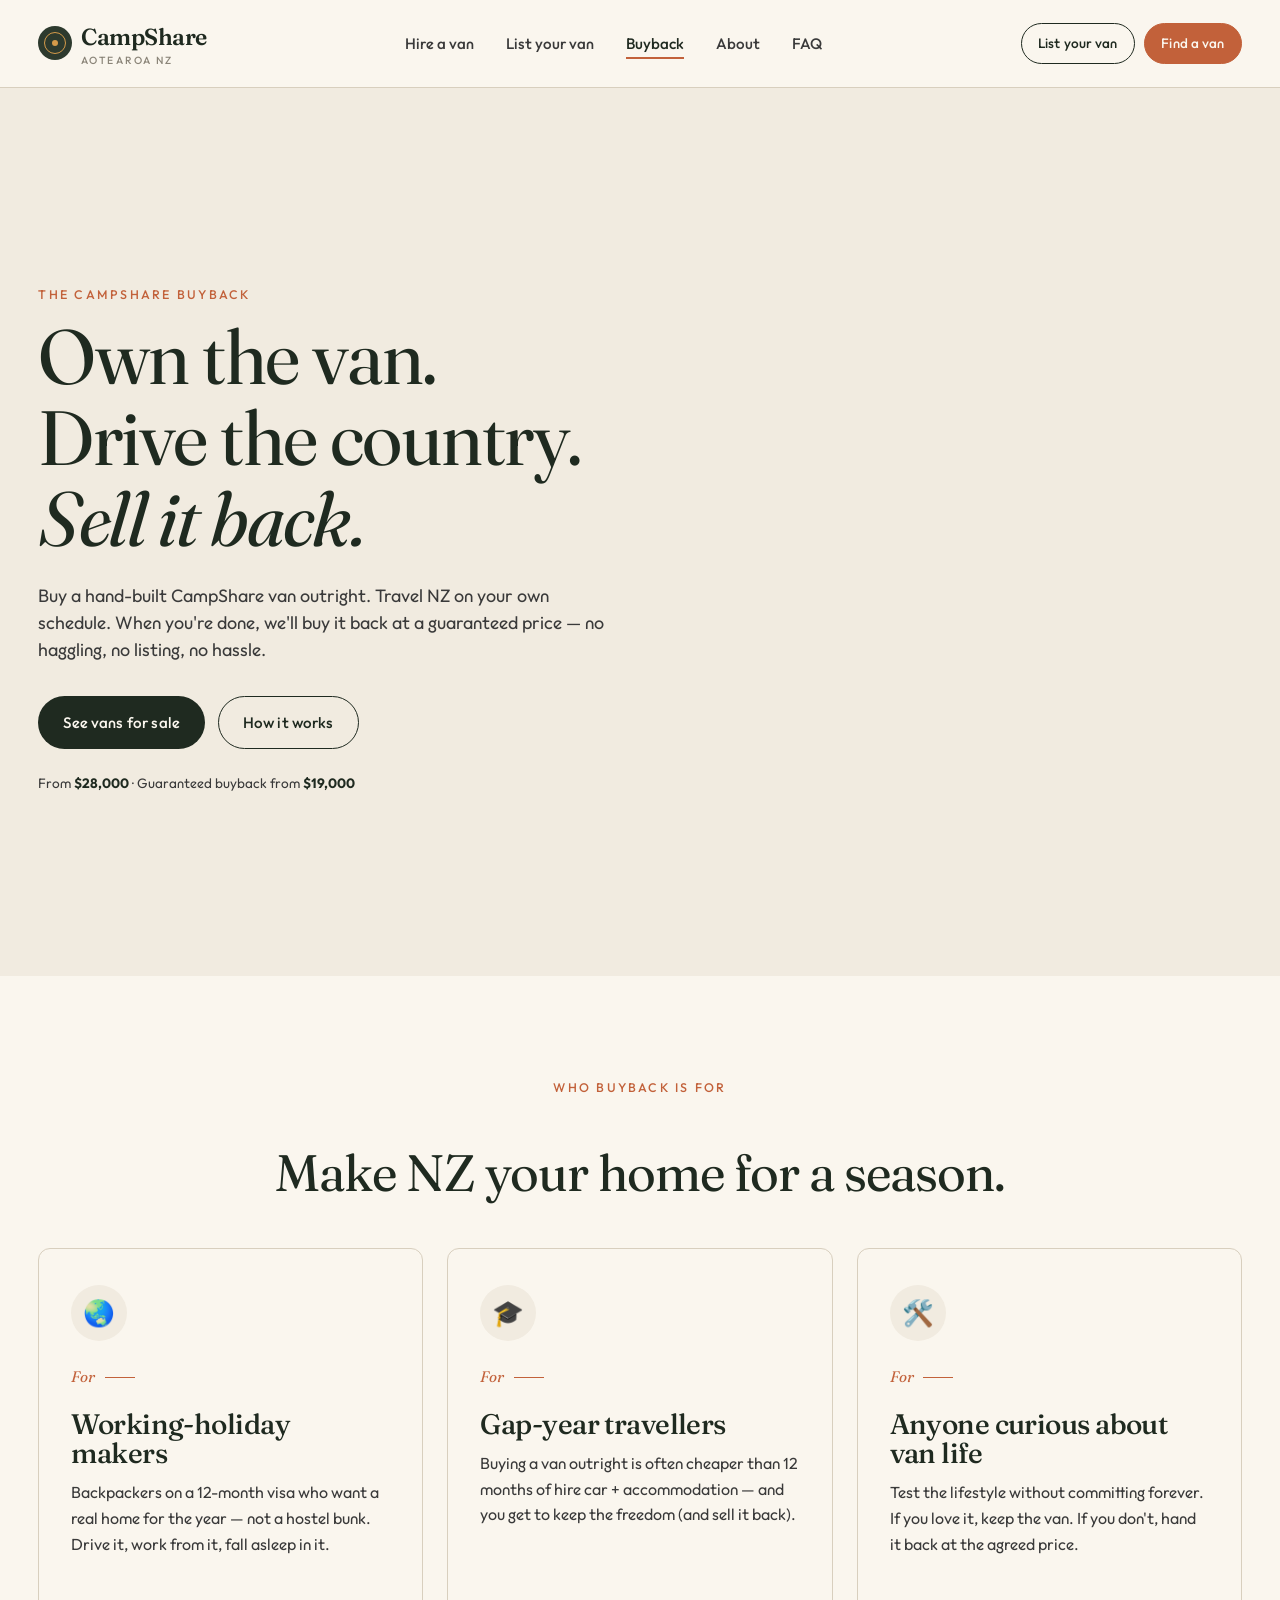
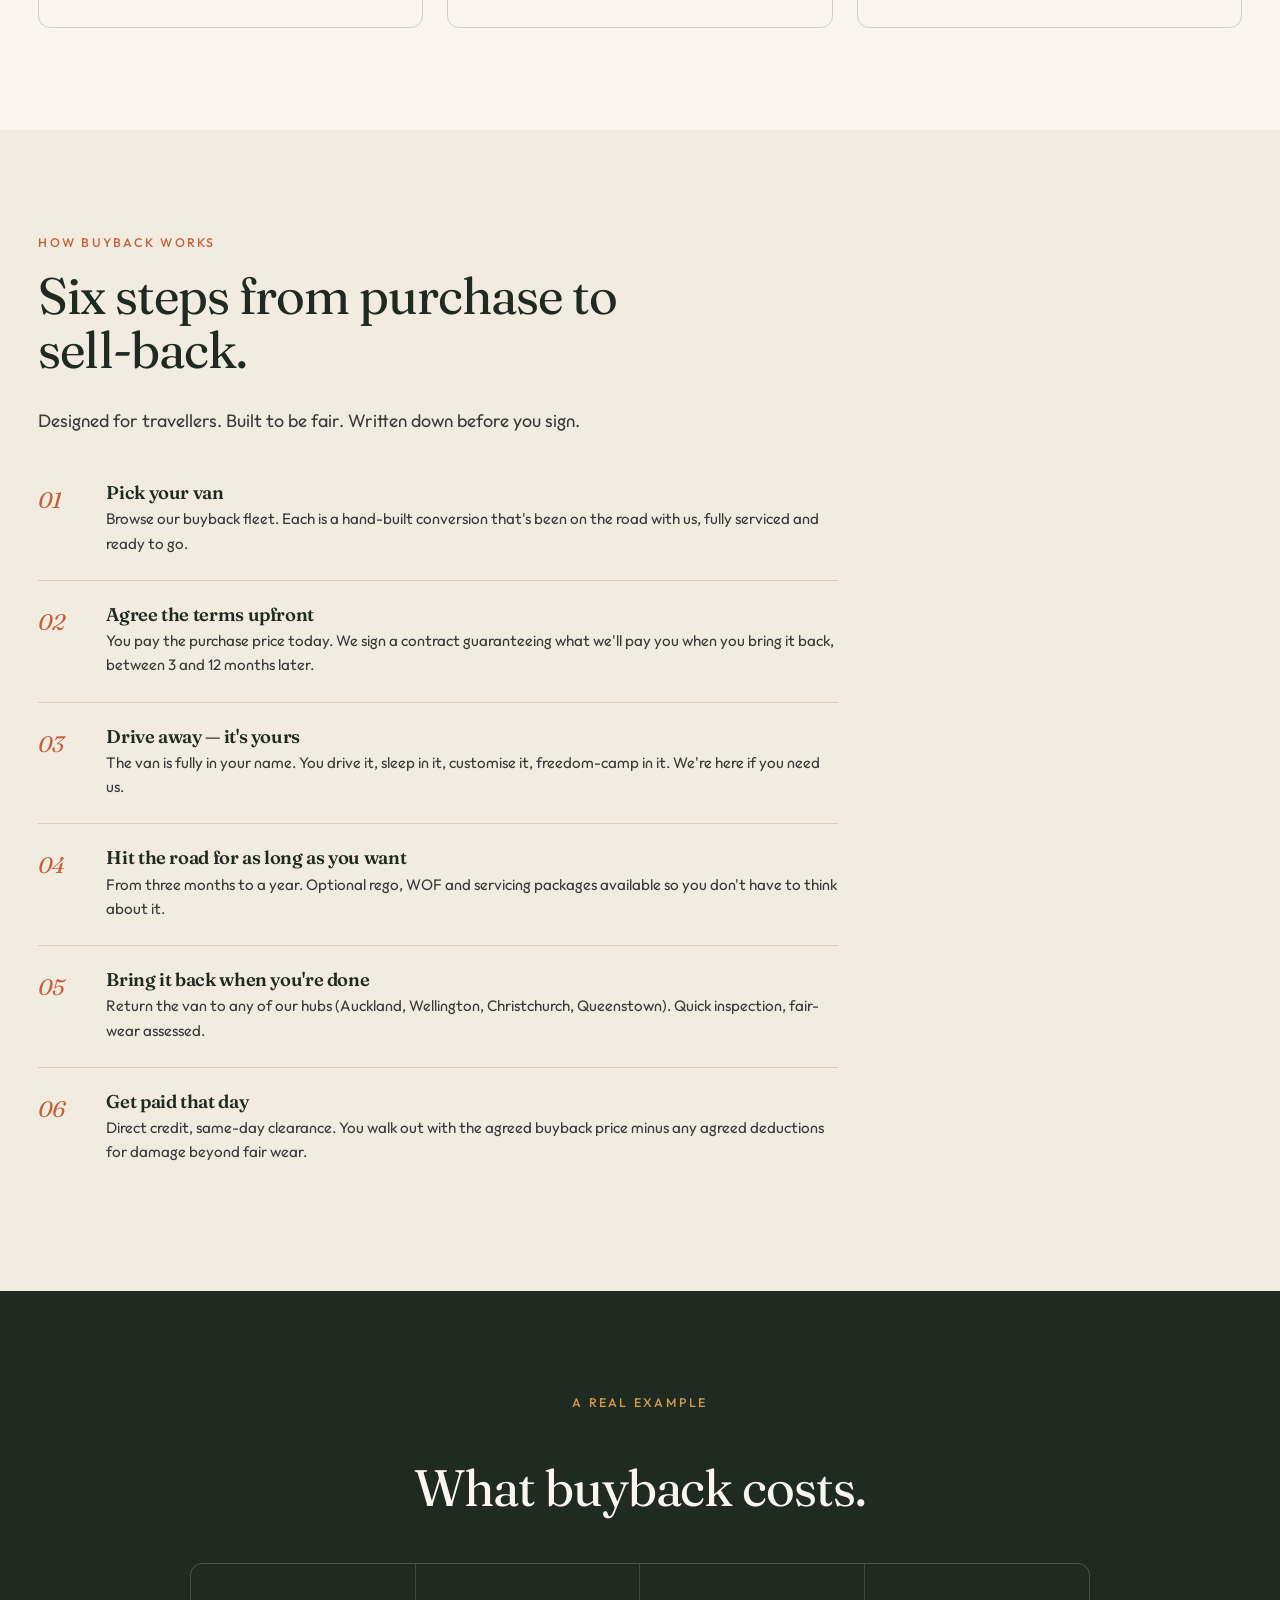
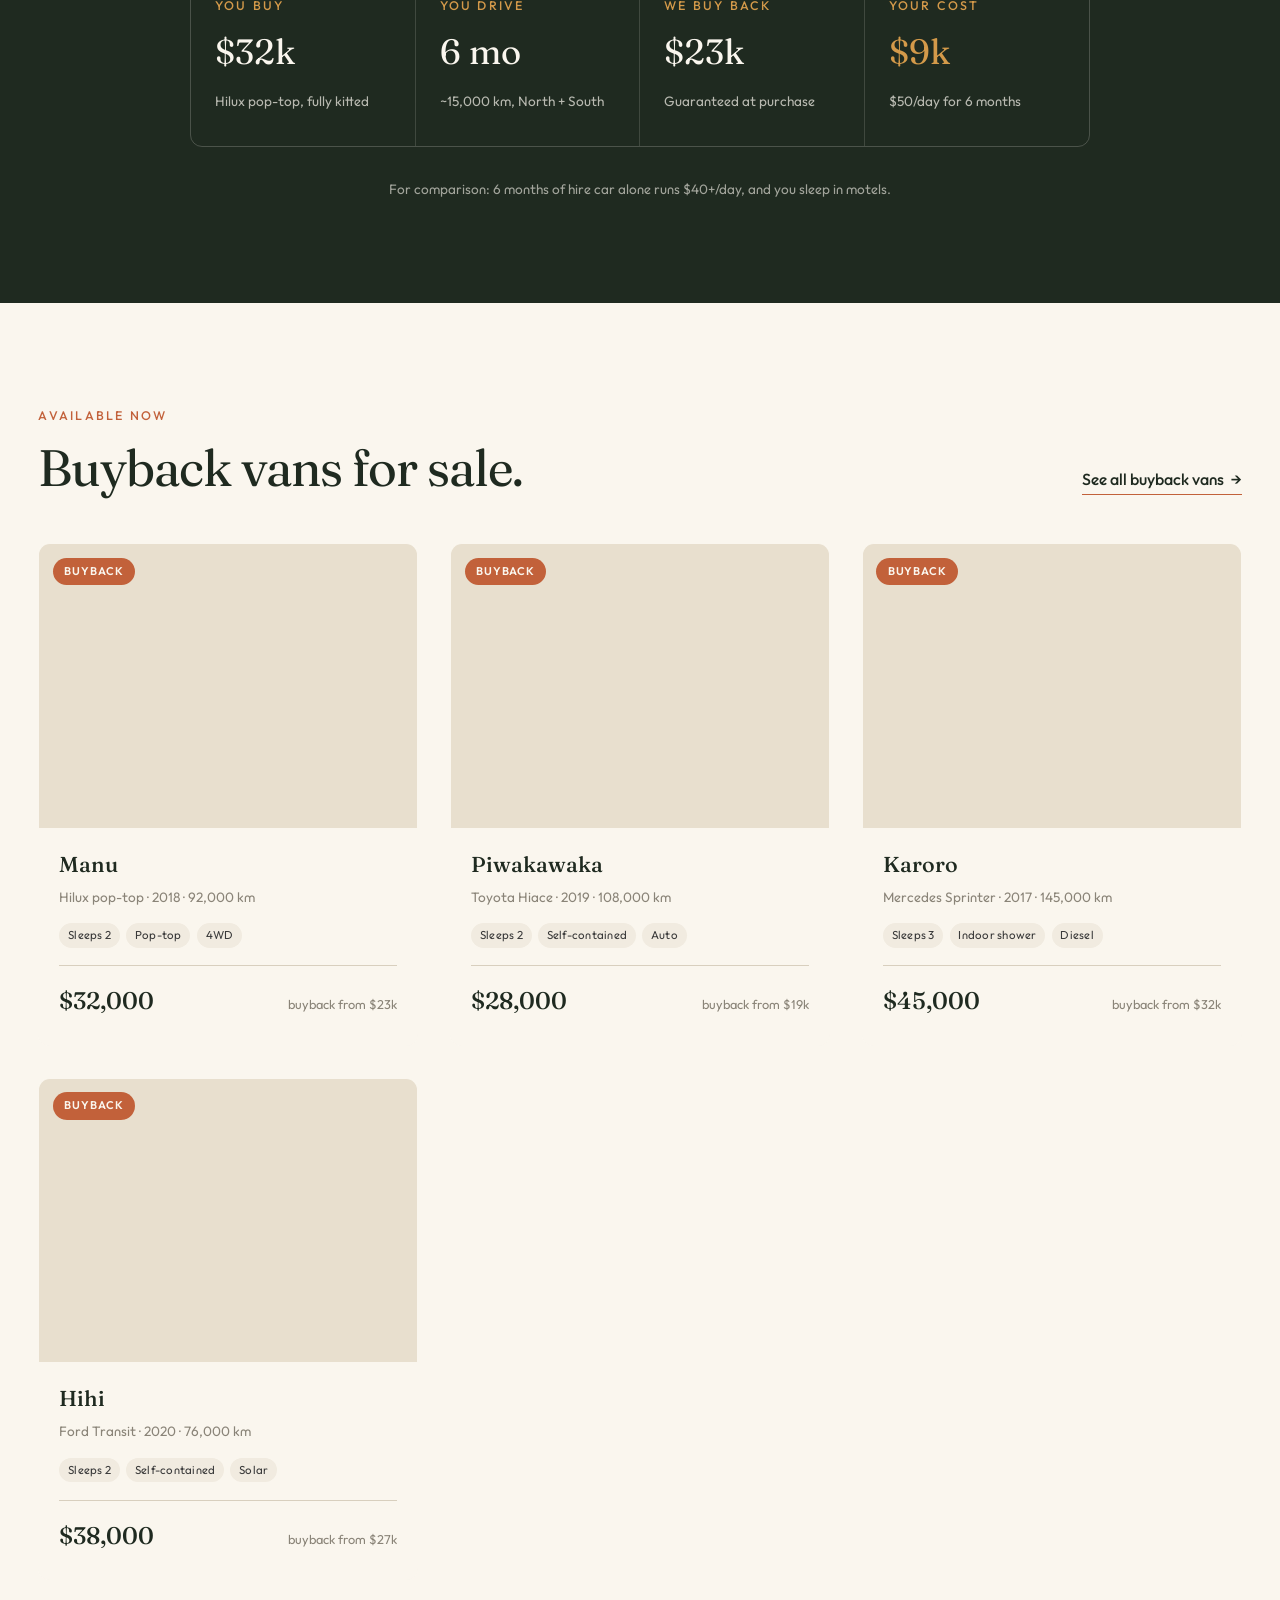
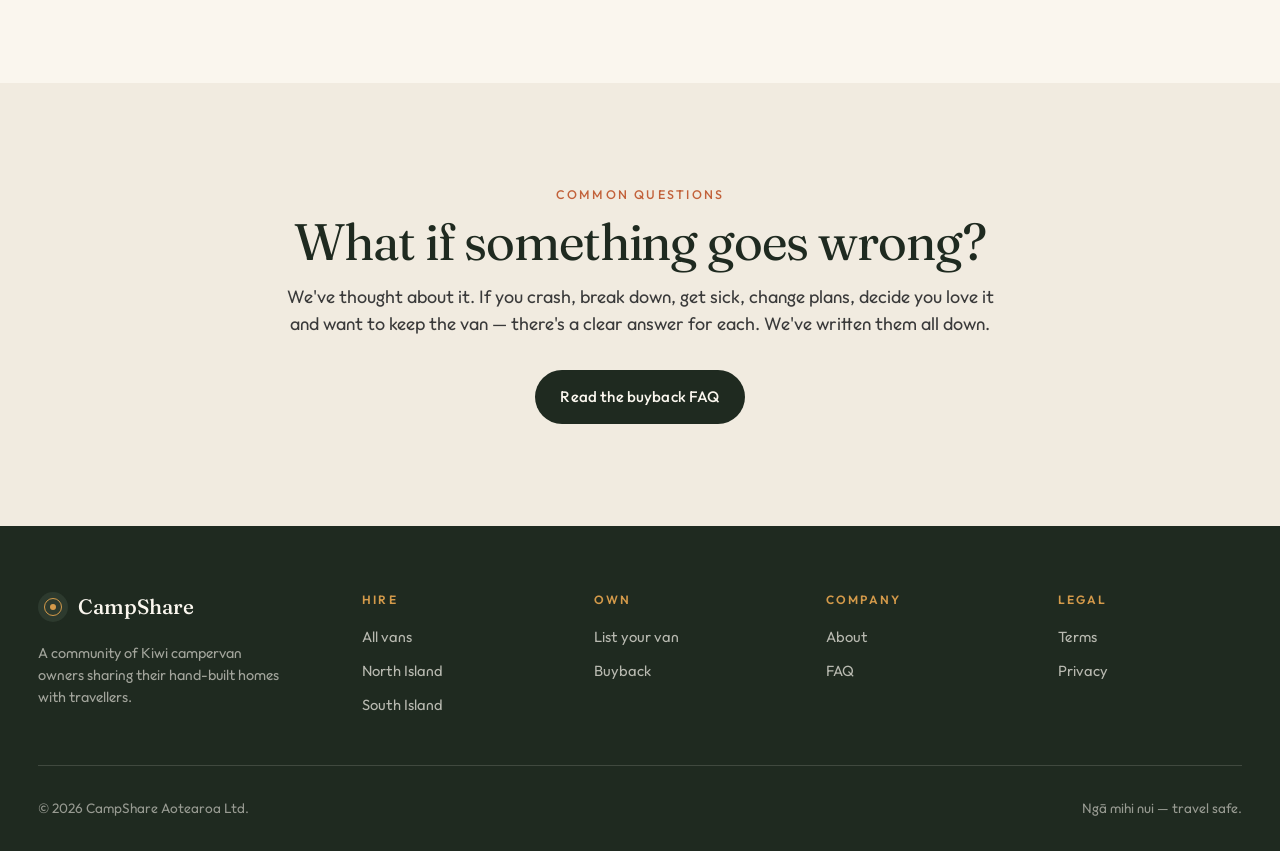
==== buyback.html @ e10838f5 "Initial CampShare site" ====
<!DOCTYPE html>
<html lang="en">
<head>
  <meta charset="UTF-8" />
  <meta name="viewport" content="width=device-width, initial-scale=1" />
  <title>Buyback programme — Buy a van, drive NZ, sell it back | CampShare</title>
  <meta name="description" content="Buy a hand-built CampShare van today, travel New Zealand, and we'll buy it back at a guaranteed price when you're done." />
  <link rel="stylesheet" href="styles.css" />
  <link rel="icon" href="data:image/svg+xml,<svg xmlns='http://www.w3.org/2000/svg' viewBox='0 0 32 32'><circle cx='16' cy='16' r='14' fill='%232d3a2e'/><circle cx='16' cy='16' r='4' fill='%23d49a4a'/></svg>" />
</head>
<body>

  <header class="site-header">
    <nav class="nav" aria-label="Main">
      <a href="index.html" class="brand">
        <span class="brand-mark"></span>
        <span>CampShare<small>Aotearoa NZ</small></span>
      </a>
      <ul class="nav-links">
        <li><a href="browse.html">Hire a van</a></li>
        <li><a href="list.html">List your van</a></li>
        <li><a href="buyback.html" class="active">Buyback</a></li>
        <li><a href="about.html">About</a></li>
        <li><a href="faq.html">FAQ</a></li>
      </ul>
      <div class="nav-cta">
        <a href="list.html" class="btn btn-ghost btn-sm">List your van</a>
        <a href="browse.html" class="btn btn-primary btn-sm">Find a van</a>
        <button class="menu-toggle" aria-label="Menu"><span></span><span></span><span></span></button>
      </div>
    </nav>
  </header>

  <!-- Hero -->
  <section class="buyback-hero">
    <div class="wrap">
      <div class="buyback-grid">
        <div>
          <div class="eyebrow">The CampShare buyback</div>
          <h1 style="margin: 0.8rem 0 1.5rem;">Own the van. Drive the country. <em class="text-italic">Sell it back.</em></h1>
          <p class="lead" style="margin-bottom: 2rem;">Buy a hand-built CampShare van outright. Travel NZ on your own schedule. When you're done, we'll buy it back at a guaranteed price — no haggling, no listing, no hassle.</p>
          <div style="display: flex; gap: 0.8rem; flex-wrap: wrap;">
            <a href="#vans" class="btn btn-dark">See vans for sale</a>
            <a href="#how" class="btn btn-ghost">How it works</a>
          </div>
          <p style="margin-top: 1.5rem; font-size: 0.85rem; color: var(--charcoal-soft);">From <strong style="color: var(--forest-deep);">$28,000</strong> · Guaranteed buyback from <strong style="color: var(--forest-deep);">$19,000</strong></p>
        </div>
        <div class="buyback-img"></div>
      </div>
    </div>
  </section>

  <!-- Who it's for -->
  <section class="section section-cream">
    <div class="wrap">
      <div class="section-head" style="justify-content: center; text-align: center; flex-direction: column; align-items: center;">
        <div class="eyebrow">Who buyback is for</div>
        <h2>Make NZ your home for a season.</h2>
      </div>

      <div class="pillars">
        <div class="pillar">
          <div class="pillar-icon">🌏</div>
          <div class="pillar-num">For</div>
          <h3>Working-holiday makers</h3>
          <p>Backpackers on a 12-month visa who want a real home for the year — not a hostel bunk. Drive it, work from it, fall asleep in it.</p>
        </div>
        <div class="pillar">
          <div class="pillar-icon">🎓</div>
          <div class="pillar-num">For</div>
          <h3>Gap-year travellers</h3>
          <p>Buying a van outright is often cheaper than 12 months of hire car + accommodation — and you get to keep the freedom (and sell it back).</p>
        </div>
        <div class="pillar">
          <div class="pillar-icon">🛠️</div>
          <div class="pillar-num">For</div>
          <h3>Anyone curious about van life</h3>
          <p>Test the lifestyle without committing forever. If you love it, keep the van. If you don't, hand it back at the agreed price.</p>
        </div>
      </div>
    </div>
  </section>

  <!-- How buyback works -->
  <section class="section section-sand" id="how">
    <div class="wrap">
      <div class="section-head">
        <div class="copy">
          <div class="eyebrow">How buyback works</div>
          <h2>Six steps from purchase to sell-back.</h2>
        </div>
        <p class="lead">Designed for travellers. Built to be fair. Written down before you sign.</p>
      </div>

      <div class="promise" style="max-width: 800px;">
        <div class="promise-item">
          <span class="promise-num">01</span>
          <div>
            <h4>Pick your van</h4>
            <p>Browse our buyback fleet. Each is a hand-built conversion that's been on the road with us, fully serviced and ready to go.</p>
          </div>
        </div>
        <div class="promise-item">
          <span class="promise-num">02</span>
          <div>
            <h4>Agree the terms upfront</h4>
            <p>You pay the purchase price today. We sign a contract guaranteeing what we'll pay you when you bring it back, between 3 and 12 months later.</p>
          </div>
        </div>
        <div class="promise-item">
          <span class="promise-num">03</span>
          <div>
            <h4>Drive away — it's yours</h4>
            <p>The van is fully in your name. You drive it, sleep in it, customise it, freedom-camp in it. We're here if you need us.</p>
          </div>
        </div>
        <div class="promise-item">
          <span class="promise-num">04</span>
          <div>
            <h4>Hit the road for as long as you want</h4>
            <p>From three months to a year. Optional rego, WOF and servicing packages available so you don't have to think about it.</p>
          </div>
        </div>
        <div class="promise-item">
          <span class="promise-num">05</span>
          <div>
            <h4>Bring it back when you're done</h4>
            <p>Return the van to any of our hubs (Auckland, Wellington, Christchurch, Queenstown). Quick inspection, fair-wear assessed.</p>
          </div>
        </div>
        <div class="promise-item">
          <span class="promise-num">06</span>
          <div>
            <h4>Get paid that day</h4>
            <p>Direct credit, same-day clearance. You walk out with the agreed buyback price minus any agreed deductions for damage beyond fair wear.</p>
          </div>
        </div>
      </div>
    </div>
  </section>

  <!-- Pricing example -->
  <section class="section section-forest">
    <div class="wrap">
      <div class="section-head" style="justify-content: center; text-align: center; flex-direction: column; align-items: center;">
        <div class="eyebrow" style="color: var(--ochre);">A real example</div>
        <h2>What buyback costs.</h2>
      </div>

      <div style="display: grid; grid-template-columns: repeat(4, 1fr); gap: 0; max-width: 900px; margin: 0 auto; border: 1px solid rgba(250,246,238,0.2); border-radius: var(--radius-lg); overflow: hidden;" id="price-example">
        <div style="padding: 2rem 1.5rem; border-right: 1px solid rgba(250,246,238,0.15);">
          <div class="eyebrow" style="color: var(--ochre);">You buy</div>
          <strong style="display: block; font-family: var(--display); font-size: 2.2rem; color: var(--cream); font-weight: 400; margin: 0.5rem 0;">$32k</strong>
          <span style="font-size: 0.85rem; color: rgba(250,246,238,0.7);">Hilux pop-top, fully kitted</span>
        </div>
        <div style="padding: 2rem 1.5rem; border-right: 1px solid rgba(250,246,238,0.15);">
          <div class="eyebrow" style="color: var(--ochre);">You drive</div>
          <strong style="display: block; font-family: var(--display); font-size: 2.2rem; color: var(--cream); font-weight: 400; margin: 0.5rem 0;">6 mo</strong>
          <span style="font-size: 0.85rem; color: rgba(250,246,238,0.7);">~15,000 km, North + South</span>
        </div>
        <div style="padding: 2rem 1.5rem; border-right: 1px solid rgba(250,246,238,0.15);">
          <div class="eyebrow" style="color: var(--ochre);">We buy back</div>
          <strong style="display: block; font-family: var(--display); font-size: 2.2rem; color: var(--cream); font-weight: 400; margin: 0.5rem 0;">$23k</strong>
          <span style="font-size: 0.85rem; color: rgba(250,246,238,0.7);">Guaranteed at purchase</span>
        </div>
        <div style="padding: 2rem 1.5rem;">
          <div class="eyebrow" style="color: var(--ochre);">Your cost</div>
          <strong style="display: block; font-family: var(--display); font-size: 2.2rem; color: var(--ochre); font-weight: 400; margin: 0.5rem 0;">$9k</strong>
          <span style="font-size: 0.85rem; color: rgba(250,246,238,0.7);">$50/day for 6 months</span>
        </div>
      </div>

      <p style="text-align: center; margin-top: 2rem; color: rgba(250,246,238,0.6); font-size: 0.85rem; max-width: 60ch; margin-left: auto; margin-right: auto;">For comparison: 6 months of hire car alone runs $40+/day, and you sleep in motels.</p>
    </div>
  </section>

  <style>
    @media (max-width: 700px) {
      #price-example { grid-template-columns: 1fr 1fr !important; }
      #price-example > div { border-right: 0 !important; border-bottom: 1px solid rgba(250,246,238,0.15); }
    }
  </style>

  <!-- Available vans -->
  <section class="section section-cream" id="vans">
    <div class="wrap">
      <div class="section-head">
        <div class="copy">
          <div class="eyebrow">Available now</div>
          <h2>Buyback vans for sale.</h2>
        </div>
        <a href="browse.html" class="btn-link">See all buyback vans <span>→</span></a>
      </div>

      <div class="van-grid">
        <div class="van-card">
          <div class="van-img" style="background-image:url('https://images.unsplash.com/photo-1533873984035-25970ab07461?auto=format&fit=crop&w=1200&q=80')">
            <span class="van-badge clay">Buyback</span>
          </div>
          <div class="van-body">
            <div class="van-head"><span class="van-name">Manu</span></div>
            <div class="van-meta">Hilux pop-top · 2018 · 92,000 km</div>
            <div class="van-tags"><span class="van-tag">Sleeps 2</span><span class="van-tag">Pop-top</span><span class="van-tag">4WD</span></div>
            <div class="van-price"><strong>$32,000</strong><span>buyback from $23k</span></div>
          </div>
        </div>
        <div class="van-card">
          <div class="van-img" style="background-image:url('https://images.unsplash.com/photo-1601758174039-2e8eedb3a9d3?auto=format&fit=crop&w=1200&q=80')">
            <span class="van-badge clay">Buyback</span>
          </div>
          <div class="van-body">
            <div class="van-head"><span class="van-name">Piwakawaka</span></div>
            <div class="van-meta">Toyota Hiace · 2019 · 108,000 km</div>
            <div class="van-tags"><span class="van-tag">Sleeps 2</span><span class="van-tag">Self-contained</span><span class="van-tag">Auto</span></div>
            <div class="van-price"><strong>$28,000</strong><span>buyback from $19k</span></div>
          </div>
        </div>
        <div class="van-card">
          <div class="van-img" style="background-image:url('https://images.unsplash.com/photo-1597055181300-e3633a917d09?auto=format&fit=crop&w=1200&q=80')">
            <span class="van-badge clay">Buyback</span>
          </div>
          <div class="van-body">
            <div class="van-head"><span class="van-name">Karoro</span></div>
            <div class="van-meta">Mercedes Sprinter · 2017 · 145,000 km</div>
            <div class="van-tags"><span class="van-tag">Sleeps 3</span><span class="van-tag">Indoor shower</span><span class="van-tag">Diesel</span></div>
            <div class="van-price"><strong>$45,000</strong><span>buyback from $32k</span></div>
          </div>
        </div>
        <div class="van-card">
          <div class="van-img" style="background-image:url('https://images.unsplash.com/photo-1527786356703-4b100091cd2c?auto=format&fit=crop&w=1200&q=80')">
            <span class="van-badge clay">Buyback</span>
          </div>
          <div class="van-body">
            <div class="van-head"><span class="van-name">Hihi</span></div>
            <div class="van-meta">Ford Transit · 2020 · 76,000 km</div>
            <div class="van-tags"><span class="van-tag">Sleeps 2</span><span class="van-tag">Self-contained</span><span class="van-tag">Solar</span></div>
            <div class="van-price"><strong>$38,000</strong><span>buyback from $27k</span></div>
          </div>
        </div>
      </div>
    </div>
  </section>

  <!-- FAQ teaser -->
  <section class="section section-sand">
    <div class="wrap" style="max-width: 800px; text-align: center;">
      <div class="eyebrow">Common questions</div>
      <h2 style="margin: 0.6rem 0 1rem;">What if something goes wrong?</h2>
      <p class="lead" style="margin-bottom: 2rem;">We've thought about it. If you crash, break down, get sick, change plans, decide you love it and want to keep the van — there's a clear answer for each. We've written them all down.</p>
      <a href="faq.html#buyback" class="btn btn-dark">Read the buyback FAQ</a>
    </div>
  </section>

  <footer class="site-footer">
    <div class="wrap">
      <div class="footer-grid">
        <div>
          <div class="footer-brand"><span class="brand-mark"></span><strong>CampShare</strong></div>
          <p class="footer-tag">A community of Kiwi campervan owners sharing their hand-built homes with travellers.</p>
        </div>
        <div class="footer-col"><h5>Hire</h5><ul><li><a href="browse.html">All vans</a></li><li><a href="browse.html?island=north">North Island</a></li><li><a href="browse.html?island=south">South Island</a></li></ul></div>
        <div class="footer-col"><h5>Own</h5><ul><li><a href="list.html">List your van</a></li><li><a href="buyback.html">Buyback</a></li></ul></div>
        <div class="footer-col"><h5>Company</h5><ul><li><a href="about.html">About</a></li><li><a href="faq.html">FAQ</a></li></ul></div>
        <div class="footer-col"><h5>Legal</h5><ul><li><a href="#">Terms</a></li><li><a href="#">Privacy</a></li></ul></div>
      </div>
      <div class="footer-bottom"><span>© <span id="year"></span> CampShare Aotearoa Ltd.</span><span>Ngā mihi nui — travel safe.</span></div>
    </div>
  </footer>

  <script src="main.js"></script>
</body>
</html>
---- styles.css ----
/* ============================================
   CampShare NZ — shared styles
   Aesthetic: earthy, outdoorsy, editorial
   ============================================ */

@import url('https://fonts.googleapis.com/css2?family=Fraunces:opsz,wght@9..144,400;9..144,500;9..144,600;9..144,700;9..144,900&family=Outfit:wght@300;400;500;600;700&display=swap');

:root {
  /* Earthy palette */
  --forest: #2d3a2e;
  --forest-deep: #1f2a20;
  --moss: #5a6b4a;
  --sand: #f1ebe0;
  --sand-warm: #e8dfce;
  --cream: #faf6ee;
  --charcoal: #1a1a1a;
  --charcoal-soft: #3a3a3a;
  --clay: #c2613a;
  --clay-deep: #a04e2c;
  --ochre: #d49a4a;
  --stone: #8a8478;
  --line: #d8cfbe;

  /* Type */
  --display: 'Fraunces', Georgia, serif;
  --body: 'Outfit', system-ui, sans-serif;

  /* Layout */
  --max: 1280px;
  --gutter: clamp(1.25rem, 3vw, 2.5rem);
  --radius: 4px;
  --radius-lg: 12px;
}

* { box-sizing: border-box; margin: 0; padding: 0; }

html { scroll-behavior: smooth; }

body {
  font-family: var(--body);
  font-weight: 400;
  color: var(--charcoal);
  background: var(--cream);
  line-height: 1.6;
  -webkit-font-smoothing: antialiased;
  font-feature-settings: 'ss01' on, 'cv11' on;
}

/* ========= Typography ========= */
h1, h2, h3, h4 {
  font-family: var(--display);
  font-weight: 500;
  line-height: 1.05;
  letter-spacing: -0.02em;
  color: var(--forest-deep);
}
h1 { font-size: clamp(2.5rem, 6vw, 5rem); font-weight: 400; }
h2 { font-size: clamp(2rem, 4vw, 3.25rem); font-weight: 400; }
h3 { font-size: clamp(1.4rem, 2.2vw, 1.8rem); font-weight: 500; }
h4 { font-size: 1.15rem; font-weight: 600; }

p { font-size: 1rem; }
.lead { font-size: clamp(1.1rem, 1.4vw, 1.3rem); line-height: 1.5; color: var(--charcoal-soft); }
.eyebrow {
  font-family: var(--body);
  font-weight: 500;
  font-size: 0.78rem;
  letter-spacing: 0.18em;
  text-transform: uppercase;
  color: var(--clay);
}

a { color: inherit; text-decoration: none; }
em.italic { font-family: var(--display); font-style: italic; font-weight: 400; }

/* ========= Layout ========= */
.wrap { max-width: var(--max); margin: 0 auto; padding: 0 var(--gutter); }
.section { padding: clamp(4rem, 8vw, 7rem) 0; }
.section-tight { padding: clamp(3rem, 5vw, 4rem) 0; }

/* ========= Announcement bar ========= */
.announce {
  background: var(--forest-deep);
  color: var(--cream);
  font-size: 0.85rem;
  padding: 0.6rem var(--gutter);
  text-align: center;
  letter-spacing: 0.02em;
}
.announce a { color: var(--ochre); text-decoration: underline; text-underline-offset: 3px; font-weight: 500; }

/* ========= Header / Nav ========= */
.site-header {
  background: var(--cream);
  border-bottom: 1px solid var(--line);
  position: sticky;
  top: 0;
  z-index: 50;
}
.nav {
  display: flex;
  align-items: center;
  justify-content: space-between;
  padding: 1.1rem var(--gutter);
  max-width: var(--max);
  margin: 0 auto;
  gap: 2rem;
}
.brand {
  display: flex;
  align-items: center;
  gap: 0.55rem;
  font-family: var(--display);
  font-size: 1.45rem;
  font-weight: 600;
  color: var(--forest-deep);
  letter-spacing: -0.02em;
}
.brand-mark {
  width: 34px; height: 34px;
  background: var(--forest);
  border-radius: 50%;
  position: relative;
  flex-shrink: 0;
}
.brand-mark::before {
  content: '';
  position: absolute;
  inset: 6px;
  border-radius: 50%;
  border: 1.5px solid var(--ochre);
}
.brand-mark::after {
  content: '';
  position: absolute;
  top: 50%;
  left: 50%;
  transform: translate(-50%, -50%);
  width: 6px; height: 6px;
  background: var(--ochre);
  border-radius: 50%;
}
.brand small {
  display: block;
  font-family: var(--body);
  font-size: 0.65rem;
  font-weight: 500;
  letter-spacing: 0.2em;
  color: var(--stone);
  text-transform: uppercase;
  margin-top: -2px;
}

.nav-links {
  display: flex;
  gap: 2rem;
  list-style: none;
  align-items: center;
}
.nav-links a {
  font-size: 0.95rem;
  font-weight: 500;
  color: var(--charcoal-soft);
  transition: color 0.2s;
  position: relative;
}
.nav-links a:hover, .nav-links a.active { color: var(--forest-deep); }
.nav-links a.active::after {
  content: '';
  position: absolute;
  bottom: -6px; left: 0; right: 0;
  height: 2px;
  background: var(--clay);
}

.nav-cta { display: flex; gap: 0.6rem; align-items: center; }

.menu-toggle {
  display: none;
  background: none;
  border: 0;
  cursor: pointer;
  flex-direction: column;
  gap: 5px;
  padding: 0.4rem;
}
.menu-toggle span { width: 24px; height: 2px; background: var(--forest-deep); }

@media (max-width: 900px) {
  .nav-links { display: none; position: absolute; top: 100%; left: 0; right: 0; flex-direction: column; background: var(--cream); padding: 1rem var(--gutter); border-bottom: 1px solid var(--line); align-items: flex-start; }
  .nav-links.open { display: flex; }
  .menu-toggle { display: flex; }
  .nav-cta .btn-ghost { display: none; }
}

/* ========= Buttons ========= */
.btn {
  display: inline-flex;
  align-items: center;
  gap: 0.5rem;
  padding: 0.85rem 1.5rem;
  font-family: var(--body);
  font-weight: 500;
  font-size: 0.95rem;
  letter-spacing: 0.01em;
  border-radius: 999px;
  cursor: pointer;
  transition: all 0.25s ease;
  border: 1.5px solid transparent;
  white-space: nowrap;
}
.btn-primary {
  background: var(--clay);
  color: var(--cream);
  border-color: var(--clay);
}
.btn-primary:hover { background: var(--clay-deep); border-color: var(--clay-deep); transform: translateY(-1px); }
.btn-dark {
  background: var(--forest-deep);
  color: var(--cream);
}
.btn-dark:hover { background: var(--forest); transform: translateY(-1px); }
.btn-ghost {
  background: transparent;
  color: var(--forest-deep);
  border-color: var(--forest-deep);
}
.btn-ghost:hover { background: var(--forest-deep); color: var(--cream); }
.btn-link {
  display: inline-flex;
  align-items: center;
  gap: 0.4rem;
  font-weight: 500;
  color: var(--forest-deep);
  border-bottom: 1.5px solid var(--clay);
  padding-bottom: 2px;
  transition: gap 0.2s;
}
.btn-link:hover { gap: 0.7rem; }
.btn-sm { padding: 0.55rem 1rem; font-size: 0.85rem; }

/* ========= HERO ========= */
.hero {
  position: relative;
  background: var(--forest-deep);
  color: var(--cream);
  overflow: hidden;
  min-height: 86vh;
  display: flex;
  align-items: center;
}
.hero-bg {
  position: absolute;
  inset: 0;
  background-image: linear-gradient(rgba(31, 42, 32, 0.55), rgba(31, 42, 32, 0.75)), url('https://images.unsplash.com/photo-1469854523086-cc02fe5d8800?auto=format&fit=crop&w=2000&q=80');
  background-size: cover;
  background-position: center;
}
.hero-contour {
  position: absolute;
  inset: 0;
  background-image: url("data:image/svg+xml,%3Csvg xmlns='http://www.w3.org/2000/svg' viewBox='0 0 1200 800' fill='none' stroke='%23d49a4a' stroke-width='0.4' opacity='0.18'%3E%3Cpath d='M0,200 Q300,150 600,220 T1200,200'/%3E%3Cpath d='M0,280 Q300,230 600,300 T1200,280'/%3E%3Cpath d='M0,360 Q300,310 600,380 T1200,360'/%3E%3Cpath d='M0,440 Q300,390 600,460 T1200,440'/%3E%3Cpath d='M0,520 Q300,470 600,540 T1200,520'/%3E%3Cpath d='M0,600 Q300,550 600,620 T1200,600'/%3E%3C/svg%3E");
  background-size: cover;
  pointer-events: none;
}
.hero-content {
  position: relative;
  z-index: 2;
  max-width: var(--max);
  margin: 0 auto;
  padding: 6rem var(--gutter) 4rem;
  width: 100%;
}
.hero h1 {
  color: var(--cream);
  max-width: 16ch;
  margin-bottom: 1.5rem;
}
.hero h1 em { font-style: italic; color: var(--ochre); font-weight: 400; }
.hero-sub {
  font-size: clamp(1.05rem, 1.5vw, 1.35rem);
  max-width: 52ch;
  color: rgba(250, 246, 238, 0.85);
  margin-bottom: 2.5rem;
  line-height: 1.5;
}
.hero-eyebrow {
  display: inline-flex;
  align-items: center;
  gap: 0.8rem;
  margin-bottom: 1.75rem;
  color: var(--ochre);
}
.hero-eyebrow::before {
  content: '';
  width: 32px; height: 1.5px;
  background: var(--ochre);
}

/* Search panel */
.search-panel {
  background: var(--cream);
  color: var(--charcoal);
  border-radius: var(--radius-lg);
  padding: 1.25rem;
  display: grid;
  grid-template-columns: 1.3fr 1fr 1fr auto;
  gap: 0.75rem;
  max-width: 880px;
  box-shadow: 0 30px 60px -20px rgba(0,0,0,0.4);
}
.search-field {
  display: flex;
  flex-direction: column;
  padding: 0.6rem 1rem;
  border-right: 1px solid var(--line);
}
.search-field:last-of-type { border-right: 0; }
.search-field label {
  font-size: 0.7rem;
  font-weight: 600;
  letter-spacing: 0.12em;
  text-transform: uppercase;
  color: var(--stone);
  margin-bottom: 0.2rem;
}
.search-field input, .search-field select {
  border: 0;
  font-family: var(--body);
  font-size: 1rem;
  font-weight: 500;
  background: transparent;
  color: var(--forest-deep);
  outline: none;
  width: 100%;
  cursor: pointer;
}
.search-panel .btn { justify-content: center; padding: 0 1.5rem; }

@media (max-width: 800px) {
  .search-panel { grid-template-columns: 1fr; padding: 0.75rem; }
  .search-field { border-right: 0; border-bottom: 1px solid var(--line); }
  .search-field:last-of-type { border-bottom: 0; }
  .search-panel .btn { padding: 1rem; }
}

.hero-stats {
  display: flex;
  gap: 3rem;
  margin-top: 3.5rem;
  flex-wrap: wrap;
}
.hero-stats .stat strong {
  display: block;
  font-family: var(--display);
  font-size: 2.2rem;
  font-weight: 400;
  color: var(--ochre);
  line-height: 1;
}
.hero-stats .stat span {
  font-size: 0.85rem;
  color: rgba(250, 246, 238, 0.7);
  letter-spacing: 0.05em;
}

/* ========= Section helpers ========= */
.section-head {
  display: flex;
  justify-content: space-between;
  align-items: flex-end;
  margin-bottom: 3rem;
  gap: 2rem;
  flex-wrap: wrap;
}
.section-head .copy { max-width: 60ch; }
.section-head .eyebrow { margin-bottom: 1rem; }

.section-cream { background: var(--cream); }
.section-sand { background: var(--sand); }
.section-forest { background: var(--forest-deep); color: var(--cream); }
.section-forest h2, .section-forest h3 { color: var(--cream); }

/* ========= Pillars (3 ways to use) ========= */
.pillars {
  display: grid;
  grid-template-columns: repeat(3, 1fr);
  gap: 1.5rem;
}
@media (max-width: 900px) { .pillars { grid-template-columns: 1fr; } }
.pillar {
  background: var(--cream);
  border: 1px solid var(--line);
  border-radius: var(--radius-lg);
  padding: 2.25rem 2rem 2rem;
  position: relative;
  overflow: hidden;
  transition: transform 0.3s, box-shadow 0.3s;
  display: flex;
  flex-direction: column;
  min-height: 380px;
}
.pillar:hover {
  transform: translateY(-4px);
  box-shadow: 0 20px 40px -20px rgba(31, 42, 32, 0.25);
}
.pillar-num {
  font-family: var(--display);
  font-size: 0.95rem;
  font-style: italic;
  color: var(--clay);
  margin-bottom: 1.2rem;
  display: flex; align-items: center; gap: 0.6rem;
}
.pillar-num::after {
  content: ''; width: 30px; height: 1px; background: var(--clay);
}
.pillar h3 { margin-bottom: 0.8rem; }
.pillar p { color: var(--charcoal-soft); margin-bottom: 1.5rem; flex-grow: 1; }
.pillar-icon {
  width: 56px; height: 56px;
  background: var(--sand);
  border-radius: 50%;
  display: flex; align-items: center; justify-content: center;
  margin-bottom: 1.5rem;
  font-size: 1.6rem;
}

/* ========= Van cards ========= */
.van-grid {
  display: grid;
  grid-template-columns: repeat(auto-fill, minmax(300px, 1fr));
  gap: 2rem;
}
.van-card {
  background: var(--cream);
  border-radius: var(--radius-lg);
  overflow: hidden;
  transition: transform 0.3s, box-shadow 0.3s;
  display: flex;
  flex-direction: column;
  text-decoration: none;
  color: inherit;
  border: 1px solid transparent;
}
.van-card:hover {
  transform: translateY(-4px);
  box-shadow: 0 20px 40px -15px rgba(31, 42, 32, 0.2);
  border-color: var(--line);
}
.van-img {
  aspect-ratio: 4/3;
  background: var(--sand-warm);
  background-size: cover;
  background-position: center;
  position: relative;
}
.van-badge {
  position: absolute;
  top: 0.85rem;
  left: 0.85rem;
  background: var(--cream);
  padding: 0.3rem 0.7rem;
  border-radius: 999px;
  font-size: 0.7rem;
  font-weight: 600;
  letter-spacing: 0.08em;
  text-transform: uppercase;
  color: var(--forest-deep);
}
.van-badge.clay { background: var(--clay); color: var(--cream); }
.van-fav {
  position: absolute;
  top: 0.85rem;
  right: 0.85rem;
  width: 36px; height: 36px;
  background: var(--cream);
  border-radius: 50%;
  border: 0;
  display: flex; align-items: center; justify-content: center;
  cursor: pointer;
  font-size: 1rem;
  transition: transform 0.2s;
}
.van-fav:hover { transform: scale(1.1); }
.van-body { padding: 1.25rem 1.25rem 1.5rem; flex-grow: 1; display: flex; flex-direction: column; }
.van-head { display: flex; justify-content: space-between; align-items: baseline; gap: 1rem; margin-bottom: 0.3rem; }
.van-name { font-family: var(--display); font-size: 1.35rem; font-weight: 500; color: var(--forest-deep); }
.van-rating { font-size: 0.85rem; color: var(--charcoal-soft); display: inline-flex; align-items: center; gap: 0.25rem; white-space: nowrap; }
.van-meta { font-size: 0.85rem; color: var(--stone); margin-bottom: 0.9rem; }
.van-tags { display: flex; gap: 0.4rem; flex-wrap: wrap; margin-bottom: 1.1rem; }
.van-tag {
  font-size: 0.72rem;
  padding: 0.2rem 0.55rem;
  background: var(--sand);
  border-radius: 999px;
  color: var(--charcoal-soft);
  letter-spacing: 0.02em;
}
.van-price {
  display: flex;
  justify-content: space-between;
  align-items: baseline;
  padding-top: 1rem;
  border-top: 1px solid var(--line);
  margin-top: auto;
}
.van-price strong {
  font-family: var(--display);
  font-size: 1.5rem;
  font-weight: 500;
  color: var(--forest-deep);
}
.van-price span { font-size: 0.8rem; color: var(--stone); }

/* ========= Browse page ========= */
.browse-layout {
  display: grid;
  grid-template-columns: 280px 1fr;
  gap: 2.5rem;
  align-items: start;
}
@media (max-width: 900px) { .browse-layout { grid-template-columns: 1fr; } }

.filters {
  background: var(--cream);
  border: 1px solid var(--line);
  border-radius: var(--radius-lg);
  padding: 1.5rem;
  position: sticky;
  top: 100px;
}
.filter-group { margin-bottom: 1.5rem; padding-bottom: 1.5rem; border-bottom: 1px solid var(--line); }
.filter-group:last-child { border-bottom: 0; margin-bottom: 0; padding-bottom: 0; }
.filter-group h4 {
  font-family: var(--body);
  font-size: 0.78rem;
  letter-spacing: 0.14em;
  text-transform: uppercase;
  color: var(--stone);
  font-weight: 600;
  margin-bottom: 0.8rem;
}
.filter-check {
  display: flex;
  align-items: center;
  gap: 0.6rem;
  padding: 0.35rem 0;
  cursor: pointer;
  font-size: 0.92rem;
  color: var(--charcoal-soft);
}
.filter-check input { accent-color: var(--clay); }
.filter-check:hover { color: var(--forest-deep); }
.filter-range { display: flex; gap: 0.5rem; align-items: center; }
.filter-range input {
  width: 100%;
  padding: 0.5rem 0.7rem;
  border: 1px solid var(--line);
  border-radius: var(--radius);
  font-family: var(--body);
  font-size: 0.9rem;
  background: var(--cream);
}

.browse-toolbar {
  display: flex;
  justify-content: space-between;
  align-items: center;
  margin-bottom: 1.5rem;
  gap: 1rem;
  flex-wrap: wrap;
}
.browse-count { font-size: 0.95rem; color: var(--charcoal-soft); }
.browse-count strong { color: var(--forest-deep); font-weight: 600; }
.sort-select {
  padding: 0.55rem 1rem;
  border: 1px solid var(--line);
  border-radius: var(--radius);
  background: var(--cream);
  font-family: var(--body);
  font-size: 0.9rem;
  color: var(--forest-deep);
}

.empty-state {
  text-align: center;
  padding: 4rem 2rem;
  background: var(--sand);
  border-radius: var(--radius-lg);
}
.empty-state h3 { margin-bottom: 0.5rem; }
.empty-state p { color: var(--charcoal-soft); margin-bottom: 1.5rem; }

/* ========= Van detail ========= */
.van-hero {
  display: grid;
  grid-template-columns: 2fr 1fr;
  gap: 0.5rem;
  margin: 1.5rem 0 3rem;
}
.van-hero-main {
  aspect-ratio: 16/10;
  background-size: cover;
  background-position: center;
  border-radius: var(--radius-lg);
}
.van-hero-side { display: grid; grid-template-rows: 1fr 1fr; gap: 0.5rem; }
.van-hero-side div { background-size: cover; background-position: center; border-radius: var(--radius-lg); }
@media (max-width: 800px) {
  .van-hero { grid-template-columns: 1fr; }
  .van-hero-side { grid-template-columns: 1fr 1fr; grid-template-rows: auto; aspect-ratio: 16/6; }
}

.van-detail {
  display: grid;
  grid-template-columns: 1.5fr 1fr;
  gap: 4rem;
  align-items: start;
}
@media (max-width: 900px) { .van-detail { grid-template-columns: 1fr; } }

.van-title-row { display: flex; justify-content: space-between; align-items: flex-start; gap: 2rem; margin-bottom: 0.5rem; flex-wrap: wrap; }
.van-meta-row { display: flex; gap: 1.5rem; color: var(--charcoal-soft); font-size: 0.95rem; margin-bottom: 2rem; flex-wrap: wrap; }
.van-meta-row span::before { content: '·'; margin-right: 1.5rem; color: var(--stone); }
.van-meta-row span:first-child::before { content: none; margin-right: 0; }

.van-section { padding: 2rem 0; border-top: 1px solid var(--line); }
.van-section h3 { margin-bottom: 1.2rem; }
.feature-grid { display: grid; grid-template-columns: repeat(2, 1fr); gap: 0.8rem 1.5rem; }
.feature-grid li { list-style: none; display: flex; align-items: center; gap: 0.6rem; font-size: 0.95rem; color: var(--charcoal-soft); }
.feature-grid li::before { content: '✓'; color: var(--clay); font-weight: 700; }

.booking-card {
  background: var(--cream);
  border: 1px solid var(--line);
  border-radius: var(--radius-lg);
  padding: 1.75rem;
  position: sticky;
  top: 100px;
  box-shadow: 0 10px 40px -20px rgba(31, 42, 32, 0.15);
}
.booking-price { display: flex; align-items: baseline; gap: 0.5rem; margin-bottom: 1.25rem; }
.booking-price strong { font-family: var(--display); font-size: 2.2rem; font-weight: 400; color: var(--forest-deep); }
.booking-price span { color: var(--stone); }
.booking-field {
  display: flex;
  flex-direction: column;
  padding: 0.7rem 0.9rem;
  border: 1px solid var(--line);
  border-radius: var(--radius);
  margin-bottom: 0.5rem;
}
.booking-field label { font-size: 0.7rem; font-weight: 600; letter-spacing: 0.1em; text-transform: uppercase; color: var(--stone); }
.booking-field input { border: 0; background: transparent; font-family: var(--body); font-size: 0.95rem; outline: none; padding: 0.15rem 0; }
.booking-row { display: grid; grid-template-columns: 1fr 1fr; gap: 0.5rem; }
.booking-total {
  display: flex; justify-content: space-between; align-items: baseline;
  padding-top: 1.25rem; margin-top: 1.25rem; border-top: 1px solid var(--line);
  font-family: var(--display); font-size: 1.2rem; font-weight: 500; color: var(--forest-deep);
}

.host-card {
  display: flex;
  gap: 1rem;
  align-items: center;
  padding: 1.25rem;
  background: var(--sand);
  border-radius: var(--radius-lg);
  margin-top: 1rem;
}
.host-avatar {
  width: 56px; height: 56px;
  border-radius: 50%;
  background: var(--moss);
  color: var(--cream);
  display: flex; align-items: center; justify-content: center;
  font-family: var(--display);
  font-size: 1.4rem;
  font-weight: 500;
  flex-shrink: 0;
}
.host-info strong { display: block; font-weight: 600; color: var(--forest-deep); }
.host-info span { font-size: 0.85rem; color: var(--charcoal-soft); }

/* ========= List your van page ========= */
.list-hero {
  background: linear-gradient(135deg, var(--forest-deep), var(--forest));
  color: var(--cream);
  padding: 6rem 0 5rem;
  position: relative;
  overflow: hidden;
}
.list-hero h1 { color: var(--cream); margin-bottom: 1.5rem; max-width: 18ch; }
.list-hero h1 em { color: var(--ochre); font-style: italic; }
.list-hero .lead { color: rgba(250, 246, 238, 0.85); max-width: 50ch; }

.calc-card {
  background: var(--cream);
  color: var(--charcoal);
  border-radius: var(--radius-lg);
  padding: 2rem;
  max-width: 480px;
  box-shadow: 0 30px 60px -20px rgba(0,0,0,0.4);
  margin-top: 2.5rem;
}
.calc-card h3 { margin-bottom: 1rem; }
.calc-input {
  width: 100%;
  padding: 1rem;
  border: 1px solid var(--line);
  border-radius: var(--radius);
  font-family: var(--body);
  font-size: 1rem;
  margin-bottom: 1rem;
}
.calc-result { padding: 1.25rem; background: var(--sand); border-radius: var(--radius); text-align: center; }
.calc-result strong { display: block; font-family: var(--display); font-size: 2.2rem; font-weight: 500; color: var(--clay); }
.calc-result span { font-size: 0.85rem; color: var(--charcoal-soft); }

/* ========= Steps ========= */
.steps {
  display: grid;
  grid-template-columns: repeat(4, 1fr);
  gap: 2rem;
  counter-reset: step;
}
@media (max-width: 800px) { .steps { grid-template-columns: repeat(2, 1fr); } }
.step { position: relative; padding-top: 1.5rem; }
.step::before {
  counter-increment: step;
  content: counter(step, decimal-leading-zero);
  font-family: var(--display);
  font-style: italic;
  font-size: 1.3rem;
  color: var(--clay);
  display: block;
  margin-bottom: 1rem;
}
.step h4 { font-family: var(--display); font-size: 1.2rem; font-weight: 500; margin-bottom: 0.5rem; }
.step p { font-size: 0.95rem; color: var(--charcoal-soft); }

/* ========= Testimonials ========= */
.quote-grid { display: grid; grid-template-columns: repeat(3, 1fr); gap: 1.5rem; }
@media (max-width: 900px) { .quote-grid { grid-template-columns: 1fr; } }
.quote {
  background: var(--cream);
  border-left: 3px solid var(--clay);
  padding: 2rem;
  border-radius: 0 var(--radius-lg) var(--radius-lg) 0;
}
.quote blockquote {
  font-family: var(--display);
  font-size: 1.1rem;
  line-height: 1.5;
  color: var(--forest-deep);
  margin-bottom: 1.5rem;
}
.quote blockquote::before { content: '“'; font-size: 2.5rem; line-height: 0; vertical-align: -0.4em; color: var(--clay); margin-right: 0.1em; }
.quote cite {
  font-style: normal;
  display: flex;
  align-items: center;
  gap: 0.7rem;
  font-size: 0.9rem;
}
.quote-avatar {
  width: 38px; height: 38px;
  background: var(--moss);
  color: var(--cream);
  border-radius: 50%;
  display: flex; align-items: center; justify-content: center;
  font-family: var(--display);
  font-weight: 500;
}
.quote cite strong { display: block; color: var(--forest-deep); font-weight: 600; }
.quote cite span { color: var(--stone); }

/* ========= Press strip ========= */
.press-strip {
  display: flex;
  justify-content: space-around;
  align-items: center;
  gap: 2rem;
  flex-wrap: wrap;
  padding: 2.5rem 0;
  border-top: 1px solid var(--line);
  border-bottom: 1px solid var(--line);
}
.press-strip span {
  font-family: var(--display);
  font-style: italic;
  font-size: 1rem;
  color: var(--stone);
  font-weight: 400;
  opacity: 0.7;
}

/* ========= Buyback page ========= */
.buyback-hero {
  background: var(--sand);
  padding: 6rem 0 5rem;
  position: relative;
  overflow: hidden;
}
.buyback-grid {
  display: grid;
  grid-template-columns: 1fr 1fr;
  gap: 4rem;
  align-items: center;
}
@media (max-width: 900px) { .buyback-grid { grid-template-columns: 1fr; } }
.buyback-img {
  aspect-ratio: 4/5;
  background-size: cover;
  background-position: center;
  border-radius: var(--radius-lg);
  background-image: url('https://images.unsplash.com/photo-1523987355523-c7b5b0dd90a7?auto=format&fit=crop&w=800&q=80');
}

/* Promise list */
.promise { display: flex; flex-direction: column; gap: 1.5rem; }
.promise-item {
  display: grid;
  grid-template-columns: 48px 1fr;
  gap: 1.25rem;
  padding-bottom: 1.5rem;
  border-bottom: 1px solid var(--line);
}
.promise-item:last-child { border-bottom: 0; }
.promise-num {
  font-family: var(--display);
  font-size: 1.4rem;
  font-weight: 400;
  color: var(--clay);
  font-style: italic;
}
.promise-item h4 { margin-bottom: 0.3rem; }
.promise-item p { color: var(--charcoal-soft); font-size: 0.95rem; }

/* ========= FAQ ========= */
.faq { max-width: 800px; margin: 0 auto; }
.faq-item {
  border-bottom: 1px solid var(--line);
  padding: 1.25rem 0;
}
.faq-q {
  display: flex;
  justify-content: space-between;
  align-items: center;
  cursor: pointer;
  font-family: var(--display);
  font-size: 1.2rem;
  font-weight: 500;
  color: var(--forest-deep);
  gap: 2rem;
  list-style: none;
}
.faq-q::-webkit-details-marker { display: none; }
.faq-q::after {
  content: '+';
  font-family: var(--body);
  font-size: 1.6rem;
  font-weight: 300;
  color: var(--clay);
  transition: transform 0.25s;
}
.faq-item[open] .faq-q::after { transform: rotate(45deg); }
.faq-a {
  padding-top: 1rem;
  color: var(--charcoal-soft);
  line-height: 1.65;
}
.faq-categories {
  display: flex;
  gap: 0.5rem;
  flex-wrap: wrap;
  justify-content: center;
  margin-bottom: 2.5rem;
}
.faq-cat {
  padding: 0.55rem 1.1rem;
  border-radius: 999px;
  background: var(--cream);
  border: 1px solid var(--line);
  font-size: 0.88rem;
  color: var(--charcoal-soft);
  cursor: pointer;
  font-family: var(--body);
  font-weight: 500;
}
.faq-cat.active { background: var(--forest-deep); color: var(--cream); border-color: var(--forest-deep); }

/* ========= About ========= */
.about-split {
  display: grid;
  grid-template-columns: 1fr 1fr;
  gap: 4rem;
  align-items: center;
}
@media (max-width: 900px) { .about-split { grid-template-columns: 1fr; } }
.about-img {
  aspect-ratio: 4/5;
  border-radius: var(--radius-lg);
  background-size: cover;
  background-position: center;
}
.about-stats {
  display: grid;
  grid-template-columns: repeat(3, 1fr);
  gap: 2rem;
  padding: 3rem 0;
  border-top: 1px solid rgba(250,246,238,0.2);
  border-bottom: 1px solid rgba(250,246,238,0.2);
  margin: 3rem 0;
}
.about-stat strong {
  display: block;
  font-family: var(--display);
  font-size: clamp(2.5rem, 5vw, 3.5rem);
  color: var(--ochre);
  font-weight: 400;
  line-height: 1;
  margin-bottom: 0.5rem;
}
.about-stat span { color: rgba(250,246,238,0.7); font-size: 0.9rem; letter-spacing: 0.04em; }

/* ========= Newsletter CTA ========= */
.cta-band {
  background: var(--forest-deep);
  color: var(--cream);
  padding: 5rem 0;
  text-align: center;
  position: relative;
  overflow: hidden;
}
.cta-band h2 { color: var(--cream); margin-bottom: 1rem; max-width: 18ch; margin-left: auto; margin-right: auto; }
.cta-band h2 em { color: var(--ochre); font-style: italic; }
.cta-band p { color: rgba(250,246,238,0.8); max-width: 50ch; margin: 0 auto 2rem; }
.cta-form { display: flex; gap: 0.5rem; max-width: 480px; margin: 0 auto; }
.cta-form input {
  flex: 1;
  padding: 1rem 1.25rem;
  border: 1px solid rgba(250,246,238,0.25);
  background: rgba(250,246,238,0.08);
  color: var(--cream);
  border-radius: 999px;
  font-family: var(--body);
  font-size: 0.95rem;
  outline: none;
}
.cta-form input::placeholder { color: rgba(250,246,238,0.5); }

/* ========= Footer ========= */
.site-footer {
  background: var(--forest-deep);
  color: rgba(250,246,238,0.75);
  padding: 4rem 0 2rem;
  font-size: 0.92rem;
}
.footer-grid {
  display: grid;
  grid-template-columns: 1.5fr repeat(4, 1fr);
  gap: 3rem;
  padding-bottom: 3rem;
  border-bottom: 1px solid rgba(250,246,238,0.15);
}
@media (max-width: 900px) { .footer-grid { grid-template-columns: 1fr 1fr; gap: 2rem; } }
@media (max-width: 600px) { .footer-grid { grid-template-columns: 1fr; } }
.footer-brand { display: flex; align-items: center; gap: 0.6rem; margin-bottom: 1.25rem; color: var(--cream); }
.footer-brand .brand-mark { width: 30px; height: 30px; }
.footer-brand strong { font-family: var(--display); font-size: 1.3rem; color: var(--cream); font-weight: 500; }
.footer-tag { color: rgba(250,246,238,0.6); max-width: 28ch; font-size: 0.9rem; line-height: 1.5; }
.footer-col h5 {
  font-family: var(--body);
  font-size: 0.75rem;
  letter-spacing: 0.18em;
  text-transform: uppercase;
  color: var(--ochre);
  font-weight: 600;
  margin-bottom: 1rem;
}
.footer-col ul { list-style: none; display: flex; flex-direction: column; gap: 0.65rem; }
.footer-col a { color: rgba(250,246,238,0.7); transition: color 0.2s; }
.footer-col a:hover { color: var(--cream); }
.footer-bottom {
  display: flex;
  justify-content: space-between;
  align-items: center;
  padding-top: 2rem;
  flex-wrap: wrap;
  gap: 1rem;
  font-size: 0.85rem;
  color: rgba(250,246,238,0.55);
}

/* ========= Featured strip ========= */
.featured-trip {
  display: grid;
  grid-template-columns: 1.2fr 1fr;
  gap: 3rem;
  align-items: center;
  background: var(--sand);
  border-radius: var(--radius-lg);
  overflow: hidden;
}
@media (max-width: 900px) { .featured-trip { grid-template-columns: 1fr; } }
.featured-img {
  aspect-ratio: 4/3;
  background-image: url('https://images.unsplash.com/photo-1469854523086-cc02fe5d8800?auto=format&fit=crop&w=1200&q=80');
  background-size: cover;
  background-position: center;
}
.featured-body { padding: 3rem; }
@media (max-width: 600px) { .featured-body { padding: 2rem; } }

/* ========= Helpers ========= */
.fade-in {
  opacity: 0;
  transform: translateY(20px);
  animation: fadeIn 0.8s ease forwards;
}
.fade-in-1 { animation-delay: 0.1s; }
.fade-in-2 { animation-delay: 0.25s; }
.fade-in-3 { animation-delay: 0.4s; }
@keyframes fadeIn { to { opacity: 1; transform: translateY(0); } }

.text-clay { color: var(--clay); }
.text-ochre { color: var(--ochre); }
.text-italic { font-family: var(--display); font-style: italic; font-weight: 400; }
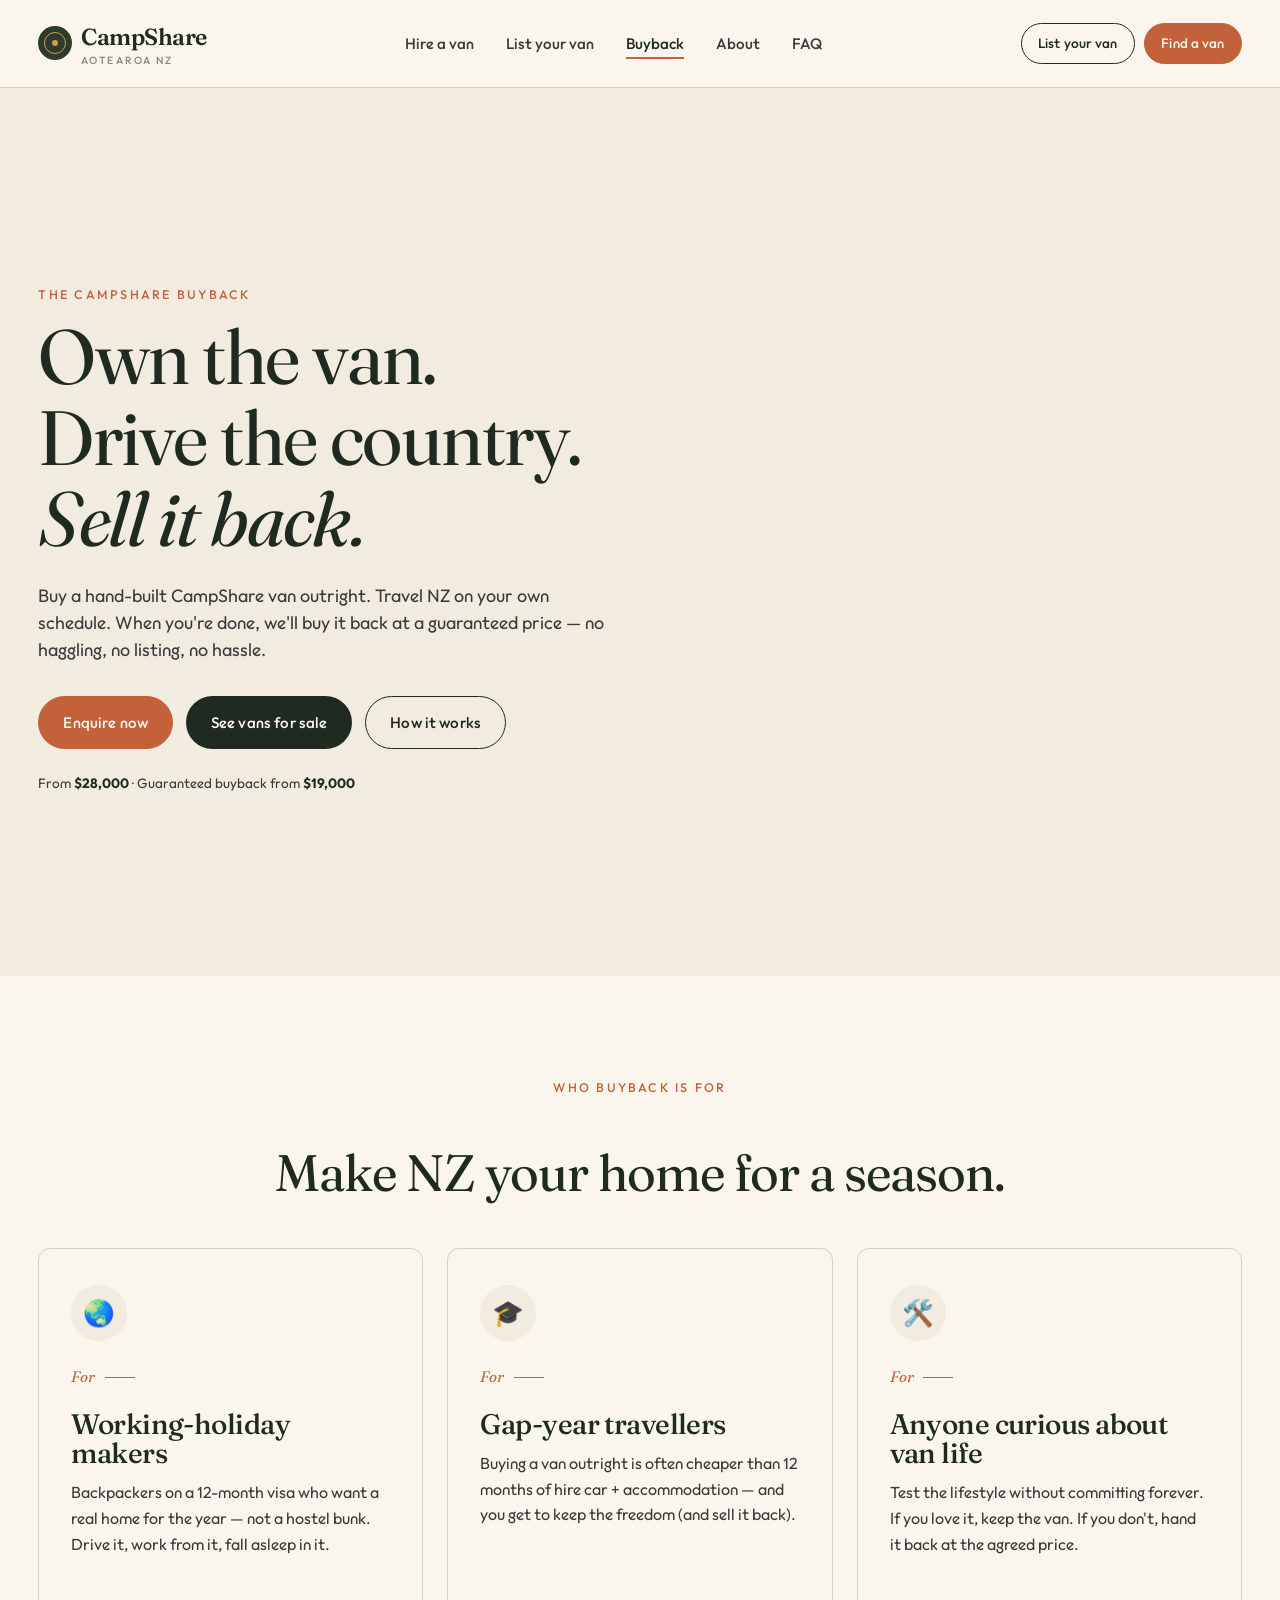
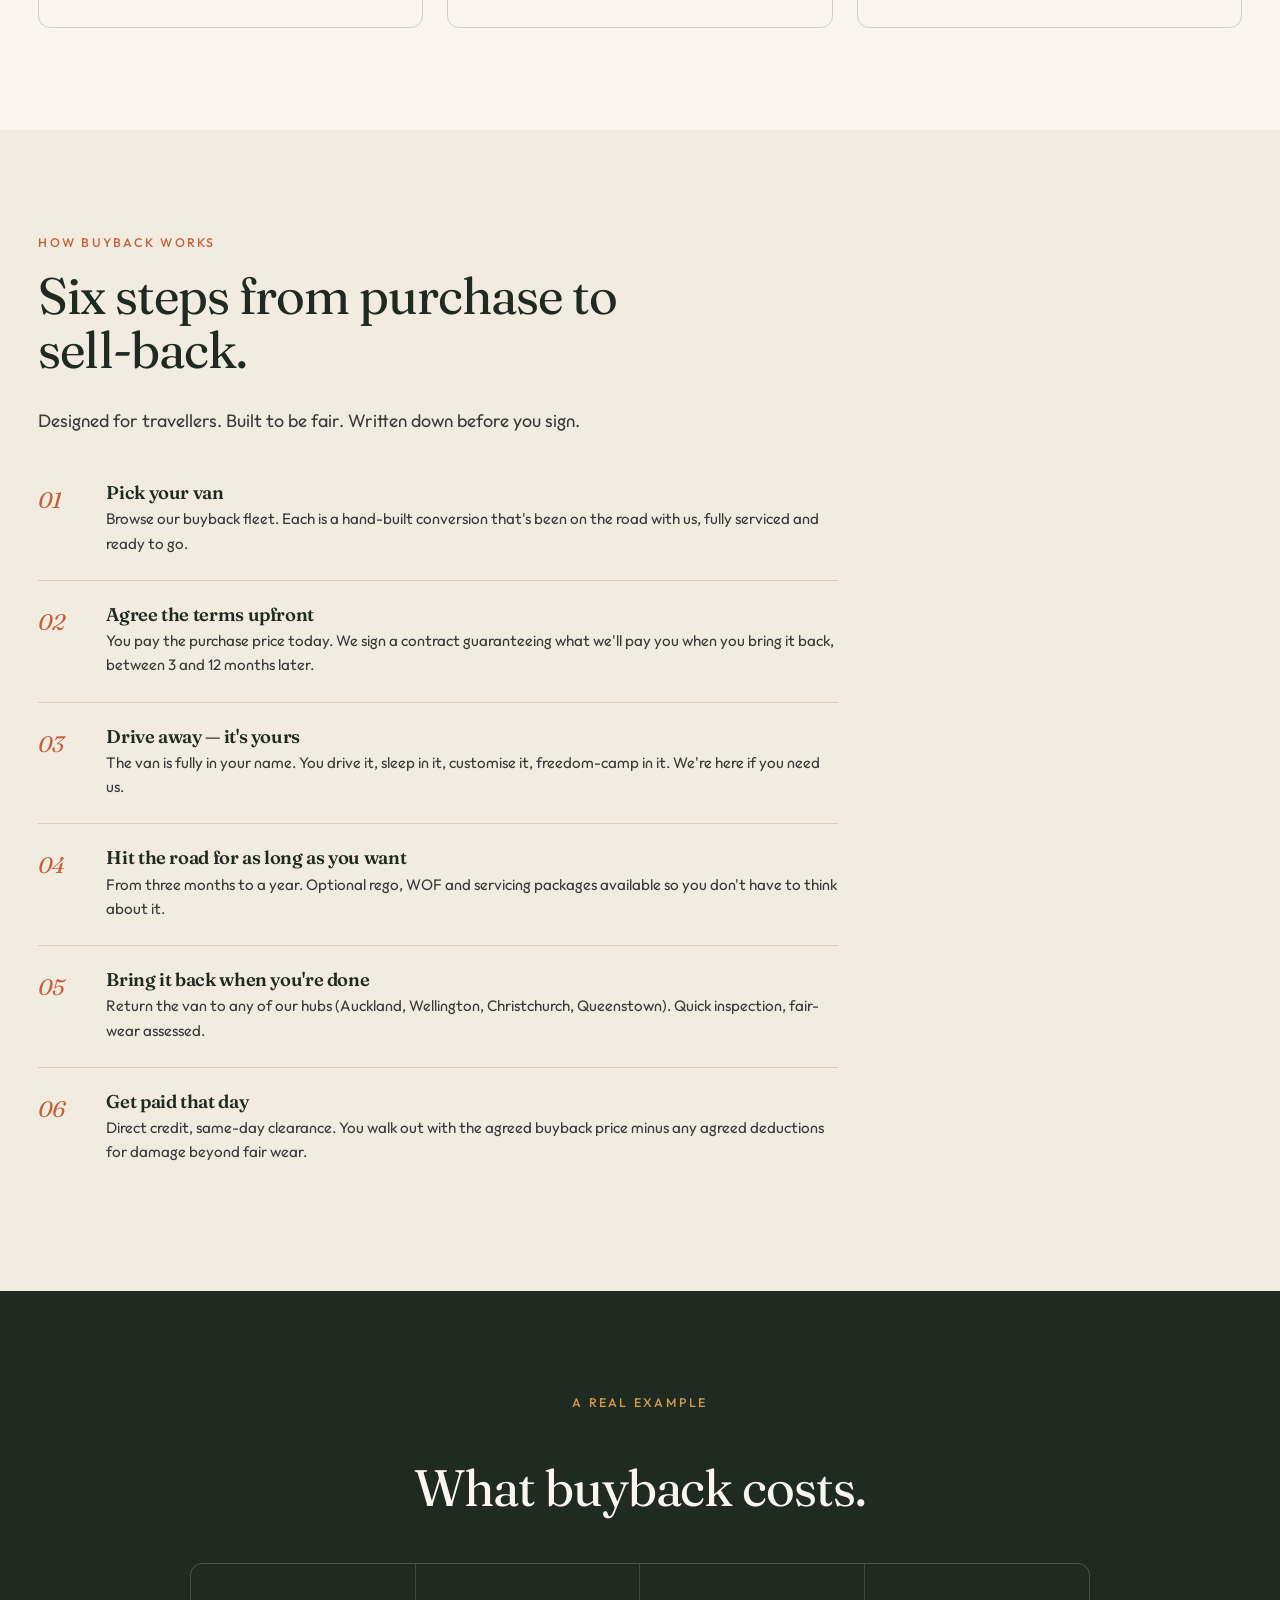
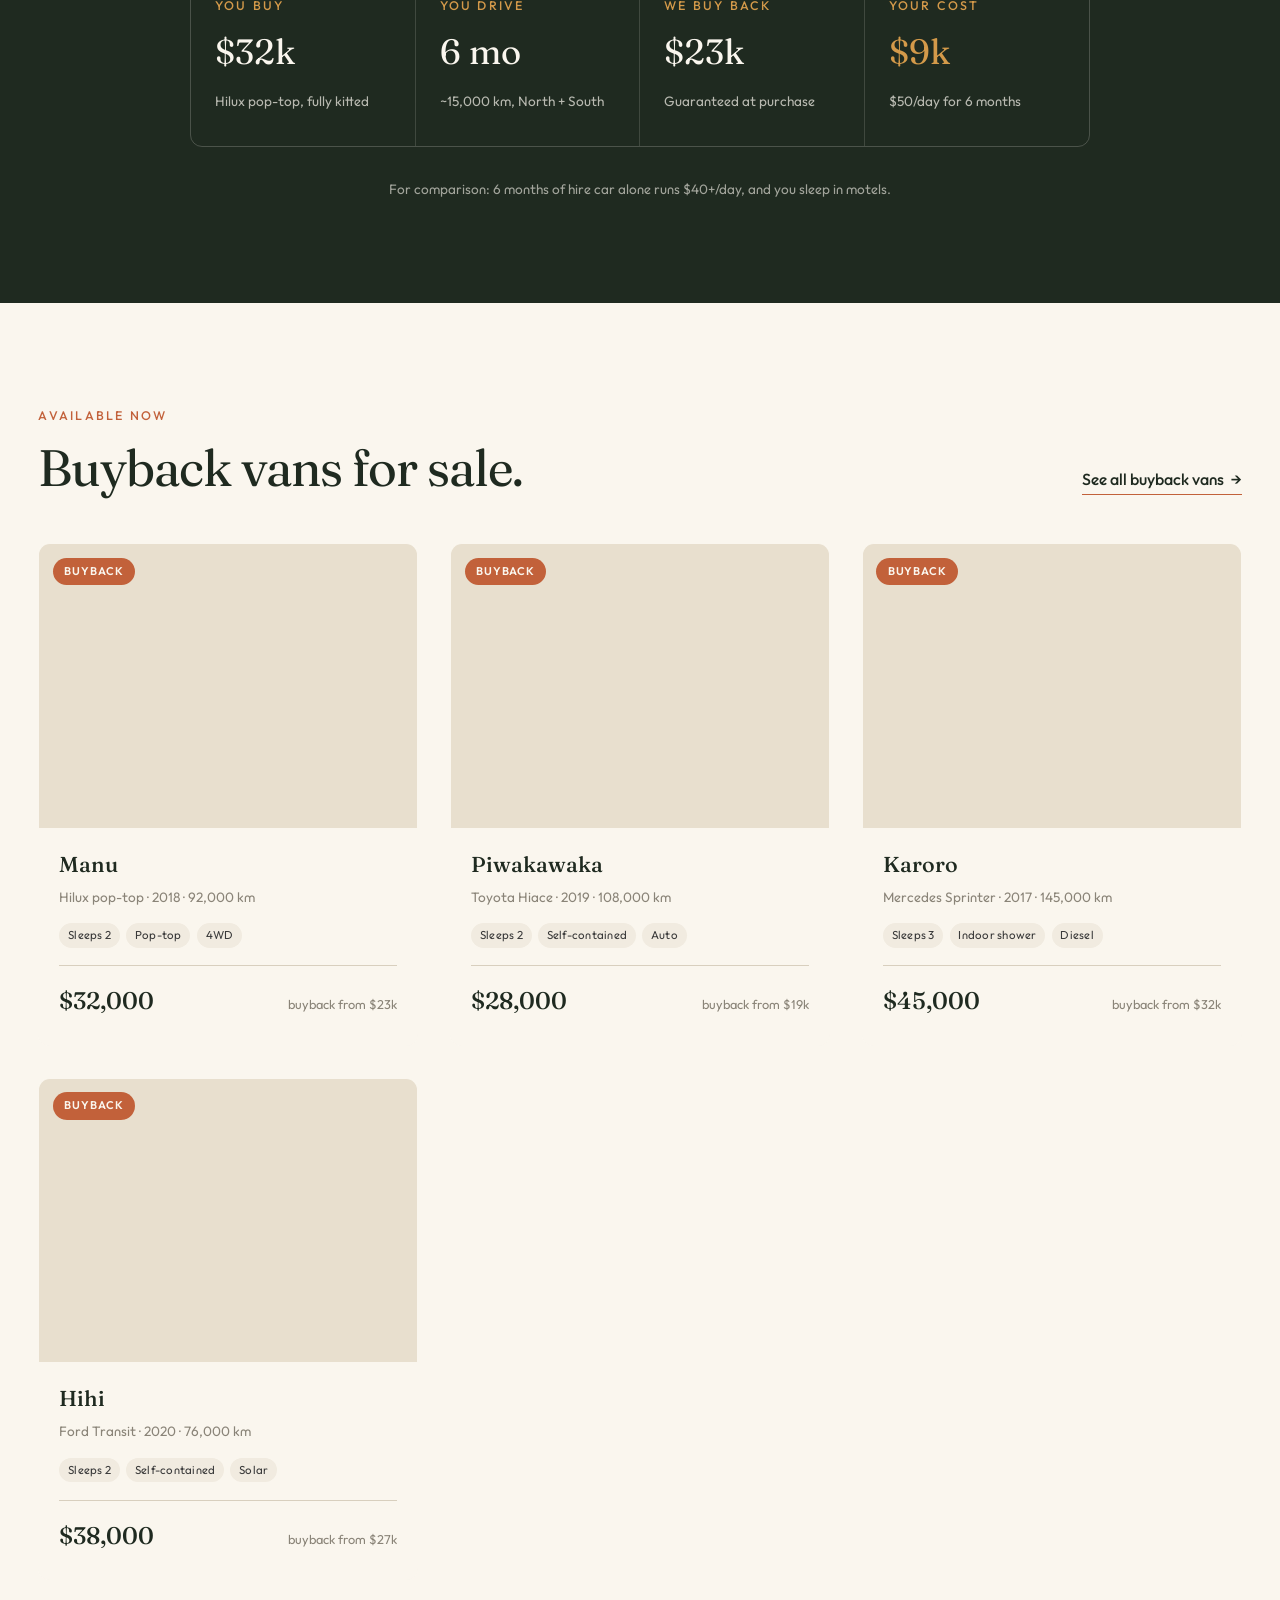
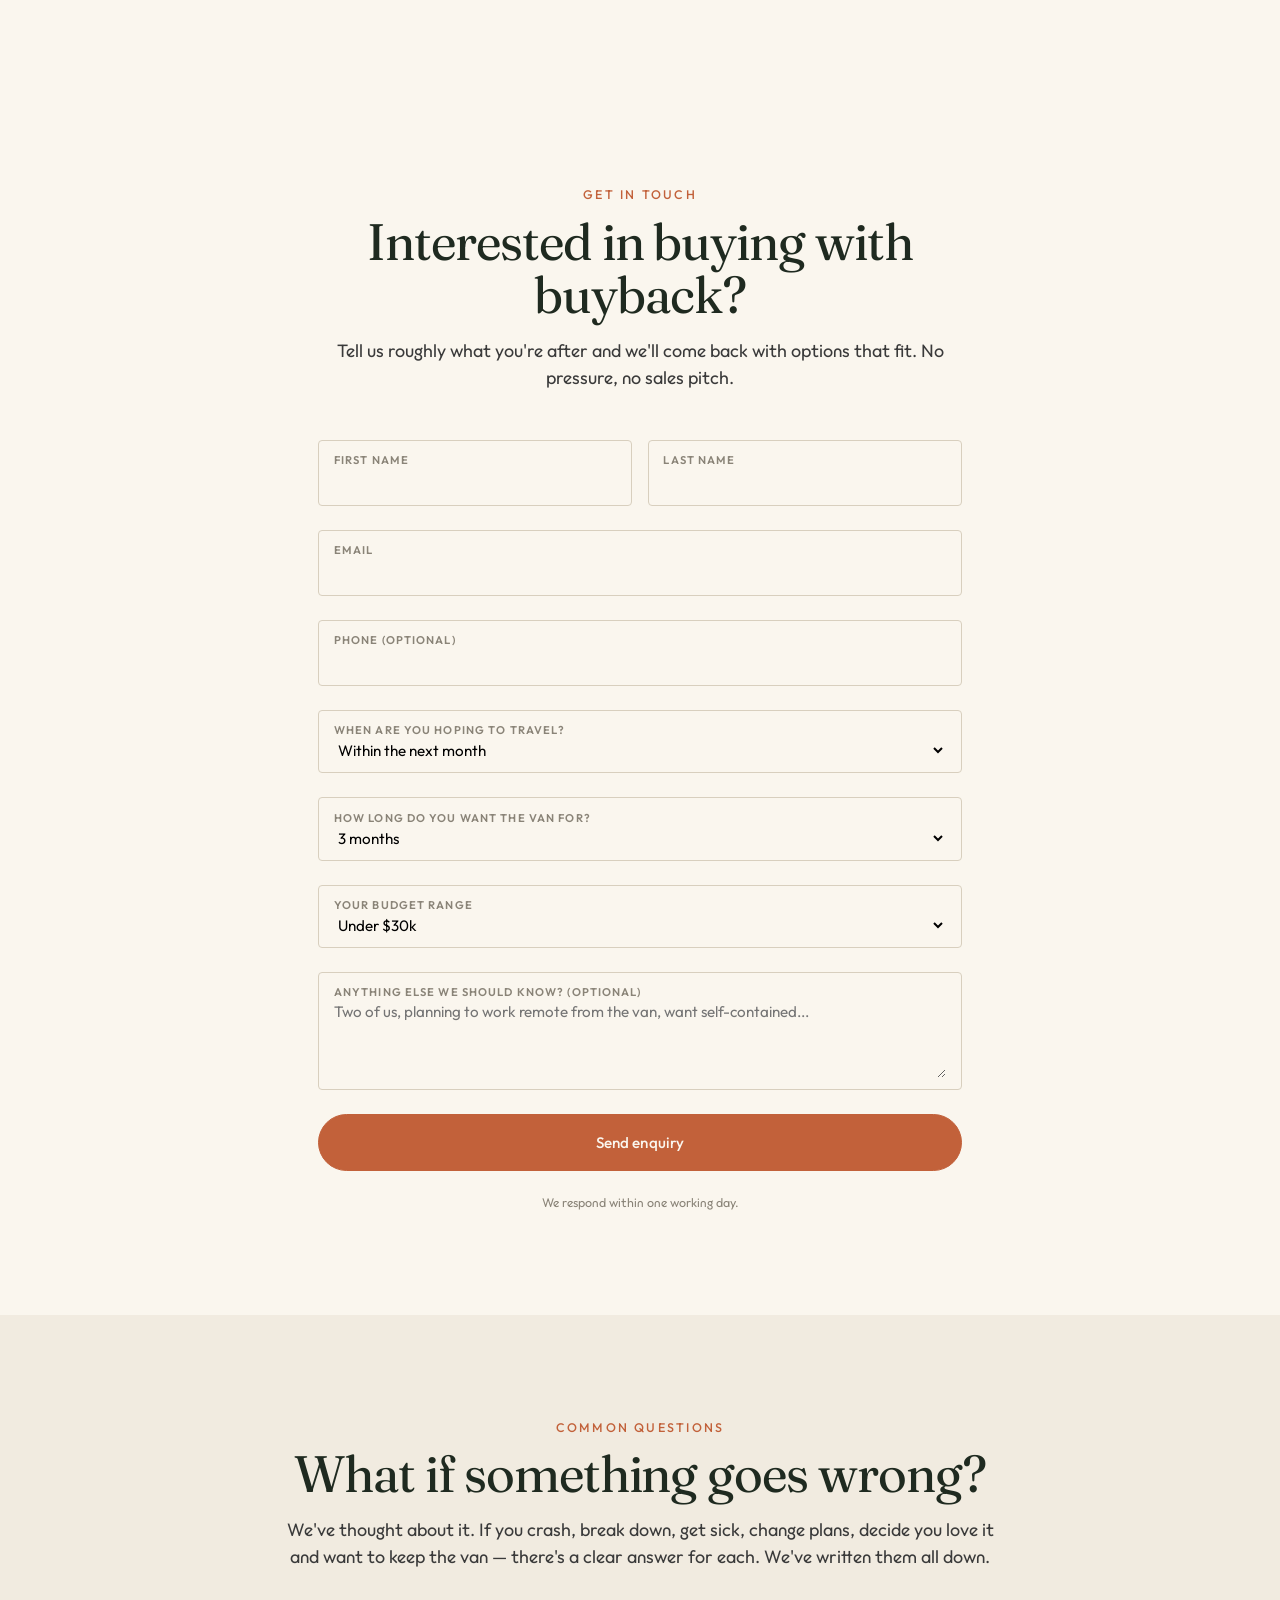
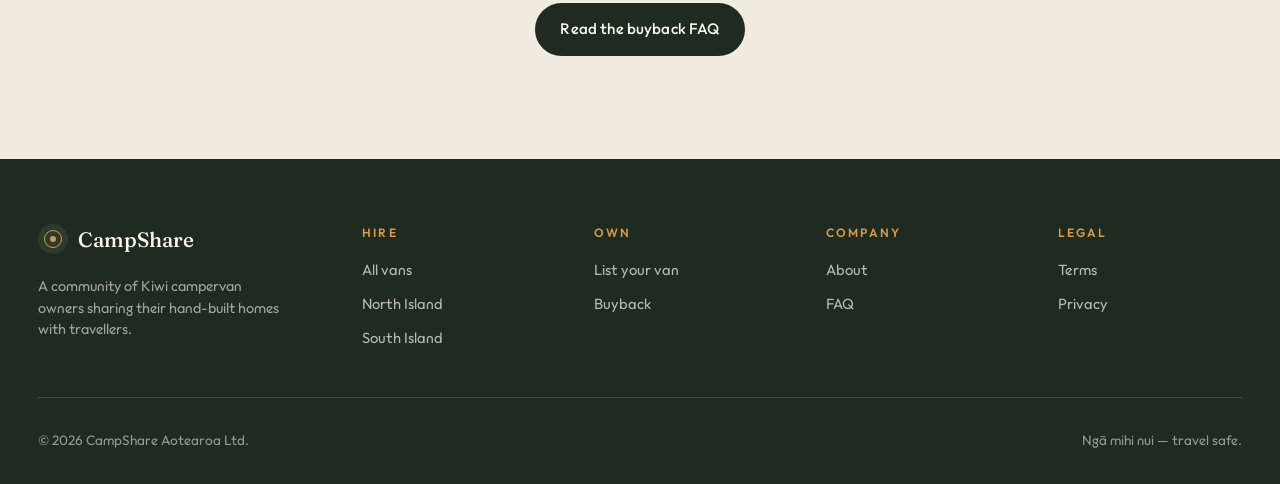
==== commit dfa2b383: "Sprint 1: Add buyback enquiry form on buyback.html, upgrade handler to send confirmation email" ====
--- a/buyback.html
+++ b/buyback.html
@@ -40,6 +40,7 @@
           <h1 style="margin: 0.8rem 0 1.5rem;">Own the van. Drive the country. <em class="text-italic">Sell it back.</em></h1>
           <p class="lead" style="margin-bottom: 2rem;">Buy a hand-built CampShare van outright. Travel NZ on your own schedule. When you're done, we'll buy it back at a guaranteed price — no haggling, no listing, no hassle.</p>
           <div style="display: flex; gap: 0.8rem; flex-wrap: wrap;">
+            <a href="#enquire" class="btn btn-primary">Enquire now</a>
             <a href="#vans" class="btn btn-dark">See vans for sale</a>
             <a href="#how" class="btn btn-ghost">How it works</a>
           </div>
@@ -238,6 +239,74 @@
           </div>
         </div>
       </div>
+    </div>
+  </section>
+
+  <!-- Enquiry form -->
+  <section class="section section-cream" id="enquire">
+    <div class="wrap" style="max-width: 720px;">
+      <div style="text-align: center; margin-bottom: 3rem;">
+        <div class="eyebrow">Get in touch</div>
+        <h2 style="margin: 0.6rem 0 1rem;">Interested in buying with buyback?</h2>
+        <p class="lead">Tell us roughly what you're after and we'll come back with options that fit. No pressure, no sales pitch.</p>
+      </div>
+
+      <form id="buyback-form" style="display: grid; gap: 1rem;">
+        <div style="display: grid; grid-template-columns: 1fr 1fr; gap: 1rem;">
+          <div class="booking-field">
+            <label>First name</label>
+            <input type="text" name="firstName" required />
+          </div>
+          <div class="booking-field">
+            <label>Last name</label>
+            <input type="text" name="lastName" />
+          </div>
+        </div>
+        <div class="booking-field">
+          <label>Email</label>
+          <input type="email" name="email" required />
+        </div>
+        <div class="booking-field">
+          <label>Phone (optional)</label>
+          <input type="tel" name="phone" />
+        </div>
+        <div class="booking-field">
+          <label>When are you hoping to travel?</label>
+          <select name="when" style="border: 0; background: transparent; outline: none; font-family: var(--body); font-size: 0.95rem;">
+            <option>Within the next month</option>
+            <option>1–3 months away</option>
+            <option>3–6 months away</option>
+            <option>6+ months away</option>
+            <option>Just exploring</option>
+          </select>
+        </div>
+        <div class="booking-field">
+          <label>How long do you want the van for?</label>
+          <select name="duration" style="border: 0; background: transparent; outline: none; font-family: var(--body); font-size: 0.95rem;">
+            <option>3 months</option>
+            <option>6 months</option>
+            <option>9 months</option>
+            <option>12 months</option>
+            <option>Not sure yet</option>
+          </select>
+        </div>
+        <div class="booking-field">
+          <label>Your budget range</label>
+          <select name="budget" style="border: 0; background: transparent; outline: none; font-family: var(--body); font-size: 0.95rem;">
+            <option>Under $30k</option>
+            <option>$30k – $40k</option>
+            <option>$40k – $50k</option>
+            <option>$50k+</option>
+            <option>Flexible</option>
+          </select>
+        </div>
+        <div class="booking-field">
+          <label>Anything else we should know? (optional)</label>
+          <textarea name="message" rows="4" placeholder="Two of us, planning to work remote from the van, want self-contained..." style="border: 0; background: transparent; outline: none; font-family: var(--body); font-size: 0.95rem; resize: vertical;"></textarea>
+        </div>
+        <button type="submit" class="btn btn-primary" style="justify-content: center; padding: 1.1rem;">Send enquiry</button>
+        <p style="font-size: 0.78rem; color: var(--stone); text-align: center; margin-top: 0.4rem;">We respond within one working day.</p>
+      </form>
     </div>
   </section>
 
@@ -268,5 +337,36 @@
   </footer>
 
   <script src="main.js"></script>
+  <script>
+    const buybackForm = document.getElementById('buyback-form');
+    if (buybackForm) {
+      buybackForm.addEventListener('submit', async e => {
+        e.preventDefault();
+        const fd = new FormData(buybackForm);
+        const data = Object.fromEntries(fd.entries());
+        const btn = buybackForm.querySelector('button[type="submit"]');
+        const originalText = btn.textContent;
+        btn.textContent = 'Sending...';
+        btn.disabled = true;
+        try {
+          const res = await fetch('/api/buyback-enquiry', {
+            method: 'POST',
+            headers: { 'Content-Type': 'application/json' },
+            body: JSON.stringify(data)
+          });
+          if (!res.ok) throw new Error('Submission failed');
+          buybackForm.innerHTML = `
+            <div style="text-align:center; padding:3rem; background:var(--sand); border-radius:var(--radius-lg);">
+              <h3>Kia ora — enquiry received.</h3>
+              <p style="color:var(--charcoal-soft); margin-top:1rem;">We'll be in touch within one working day. Check your inbox for a confirmation.</p>
+            </div>`;
+        } catch (err) {
+          btn.textContent = originalText;
+          btn.disabled = false;
+          alert('Something went wrong. Please email buyback@campshare.co.nz directly or try again.');
+        }
+      });
+    }
+  </script>
 </body>
 </html>
